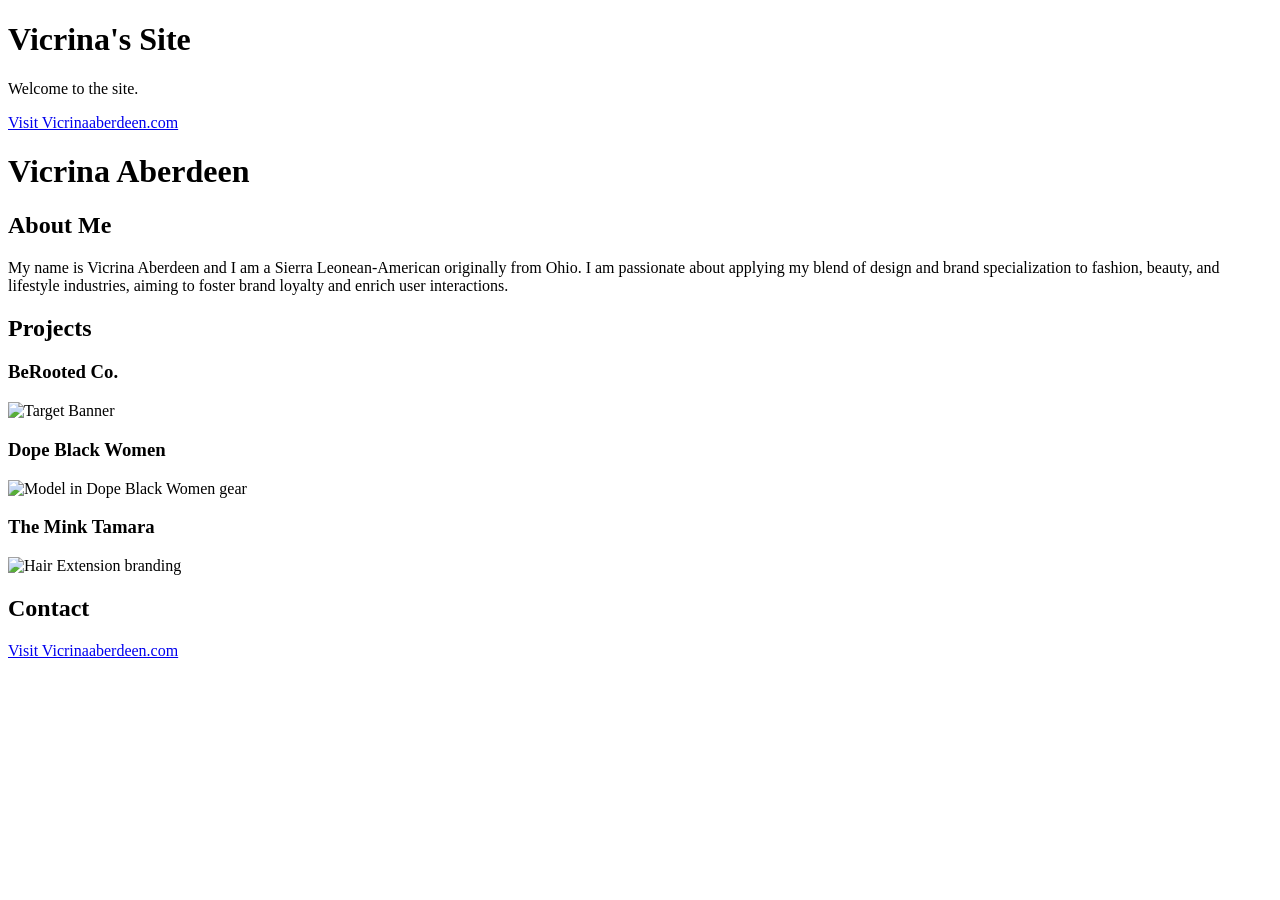
==== index.html @ 5813aeea "add files from portfolio" ====
<!DOCTYPE html>
<html lang="en">
<head>
    <meta charset="UTF-8">
    <meta name="viewport" content="width=device-width, initial-scale=1.0">
    <title>Document</title>
</head>
<body>
<h1>Vicrina's Site</h1>
<p>Welcome to the site.</p>
 <a href="https://vicrinaaberdeen.com">Visit Vicrinaaberdeen.com</a>   
</body>
</html>

<h1>Vicrina Aberdeen</h1>
<h2>About Me</h2>
<p>My name is Vicrina Aberdeen and I am a Sierra Leonean-American originally from Ohio.  I am passionate about applying my blend of design and brand specialization to fashion, beauty, and lifestyle industries, aiming to foster brand loyalty and enrich user interactions. </p>
<h2>Projects</h2>
    <h3>BeRooted Co.</h3>
<img src="https://images.squarespace-cdn.com/content/v1/661dd64b7f5f9a13610cb185/a1dd8fe4-4323-4faf-8452-2c4e533b9d6e/TARGET+EMAIL+BANNER.png?format=2500w" alt="Target Banner" width="500">
    <h3>Dope Black Women</h3>
<img src="https://images.squarespace-cdn.com/content/v1/661dd64b7f5f9a13610cb185/3ad2be30-9961-4354-93ed-373f9d68a000/Screenshot+2024-01-31+004933.png?format=2500w" alt="Model in Dope Black Women gear" width="500">  
    <h3>The Mink Tamara</h3>
<img src="https://images.squarespace-cdn.com/content/v1/661dd64b7f5f9a13610cb185/3f14700d-6992-44b3-84ce-3f75008b90ab/tmtweb2.png?format=2500w" alt="Hair Extension branding" width="500">   
<h2>Contact</h2>
 <a href="https://vicrinaaberdeen.com">Visit Vicrinaaberdeen.com</a>
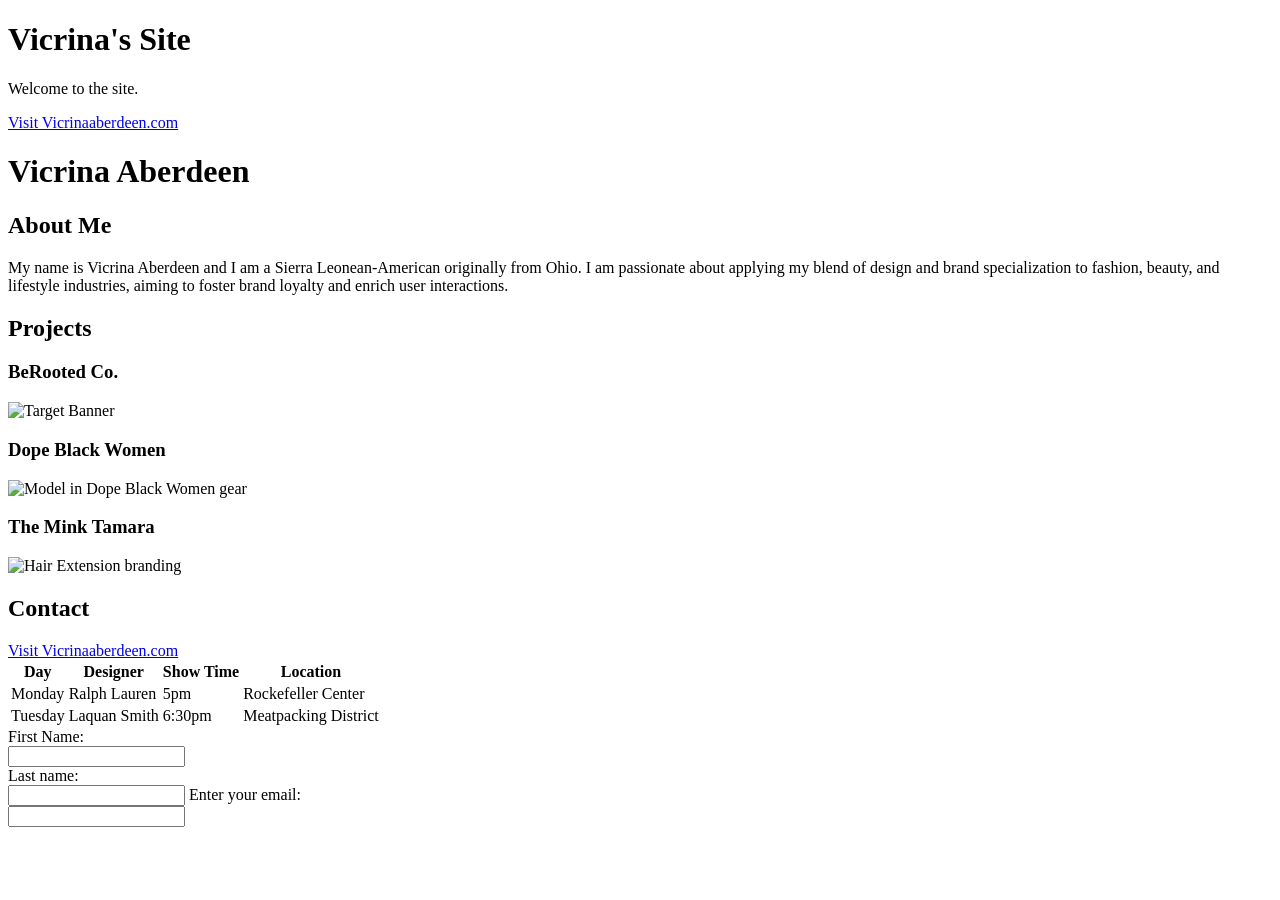
==== commit a468cac4: "updating html" ====
--- a/index.html
+++ b/index.html
@@ -23,4 +23,34 @@
     <h3>The Mink Tamara</h3>
 <img src="https://images.squarespace-cdn.com/content/v1/661dd64b7f5f9a13610cb185/3f14700d-6992-44b3-84ce-3f75008b90ab/tmtweb2.png?format=2500w" alt="Hair Extension branding" width="500">   
 <h2>Contact</h2>
- <a href="https://vicrinaaberdeen.com">Visit Vicrinaaberdeen.com</a>  + <a href="https://vicrinaaberdeen.com">Visit Vicrinaaberdeen.com</a>  
+
+ <table>
+    <tr>
+        <th>Day</th>
+        <th>Designer</th> 
+        <th>Show Time</th>
+        <th>Location</th>
+    </tr>
+    <tr>
+    <td>Monday</td>
+    <td>Ralph Lauren</td>
+    <td>5pm</td>
+    <td>Rockefeller Center</td>
+    </tr>
+    <tr>
+        <td>Tuesday</td>
+        <td>Laquan Smith</td>
+        <td>6:30pm</td>
+        <td>Meatpacking District</td>
+    </tr>
+ </table>
+ 
+ <form action="https.vicrinaaberdeen.com" method="GET">
+        <label for="fname">First Name:</label><br>
+        <input type="text" id="fname" name="fname"><br>
+        <label for="lname"> Last name: </label><br>
+        <input type="text" id="lname" name="lname">
+        <label for="email">Enter your email:</label><br> 
+        <input type="email" id="email" name="email"><br>
+ </form>
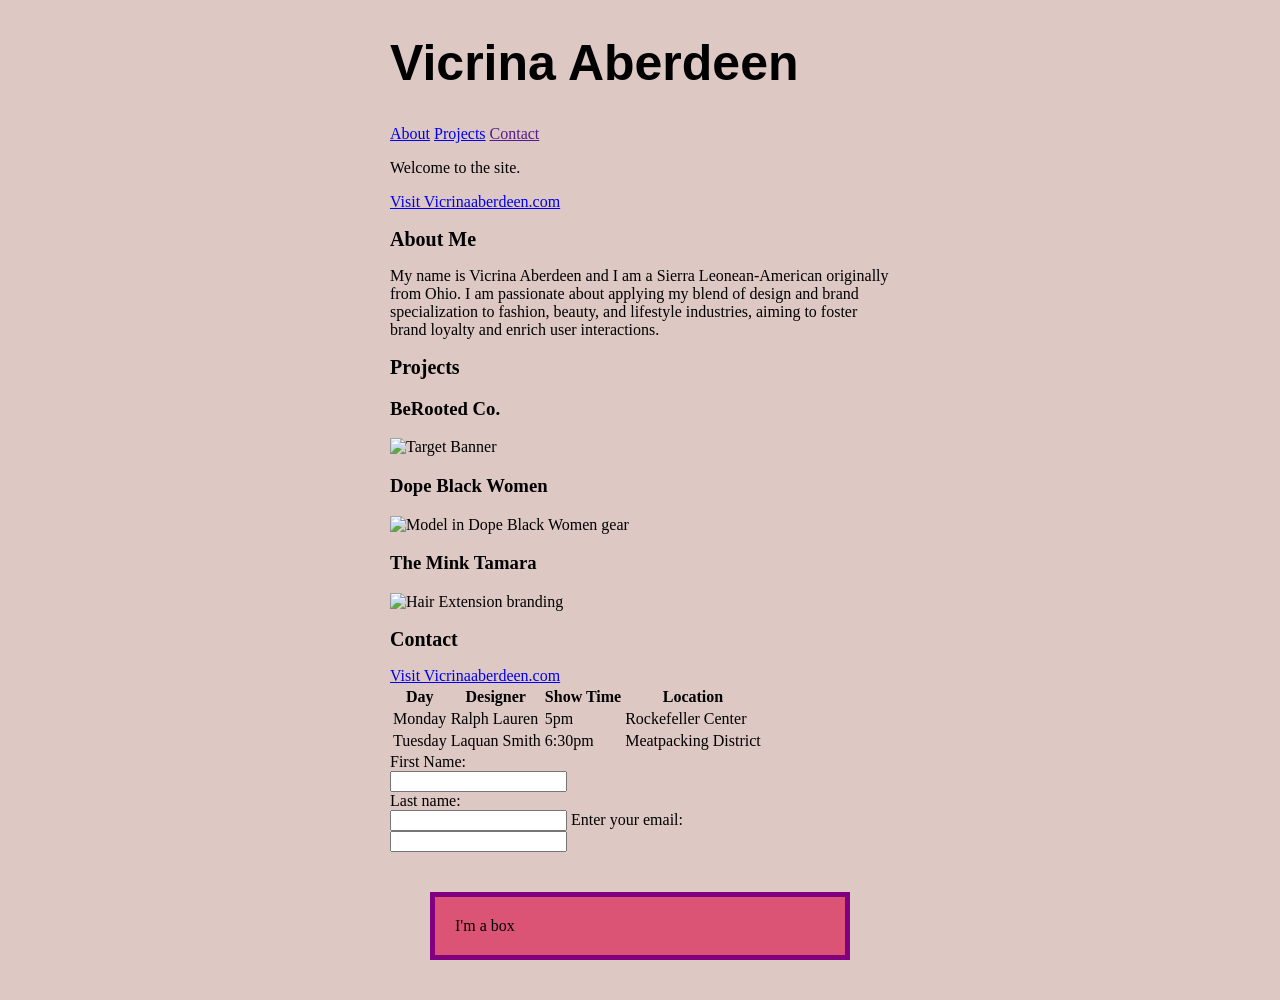
==== commit cdb53f18: "new css" ====
--- a/index.html
+++ b/index.html
@@ -4,24 +4,39 @@
     <meta charset="UTF-8">
     <meta name="viewport" content="width=device-width, initial-scale=1.0">
     <title>Document</title>
+    <link rel="stylesheet" href="css/styles.css">
 </head>
-<body>
-<h1>Vicrina's Site</h1>
+<header>
+<h1>Vicrina Aberdeen</h1>
+<nav>
+    <a href="#">About</a>
+    <a href="#">Projects</a>
+    <a href "#">Contact</a>
+</nav>
 <p>Welcome to the site.</p>
  <a href="https://vicrinaaberdeen.com">Visit Vicrinaaberdeen.com</a>   
-</body>
+</header>
 </html>
 
-<h1>Vicrina Aberdeen</h1>
+<section>
 <h2>About Me</h2>
 <p>My name is Vicrina Aberdeen and I am a Sierra Leonean-American originally from Ohio.  I am passionate about applying my blend of design and brand specialization to fashion, beauty, and lifestyle industries, aiming to foster brand loyalty and enrich user interactions. </p>
-<h2>Projects</h2>
-    <h3>BeRooted Co.</h3>
+
+</section>
+<section>
+ <h2>Projects</h2>
+ <article class="card">
+<h3>BeRooted Co.</h3>
 <img src="https://images.squarespace-cdn.com/content/v1/661dd64b7f5f9a13610cb185/a1dd8fe4-4323-4faf-8452-2c4e533b9d6e/TARGET+EMAIL+BANNER.png?format=2500w" alt="Target Banner" width="500">
-    <h3>Dope Black Women</h3>
+   
+ <h3>Dope Black Women</h3>
 <img src="https://images.squarespace-cdn.com/content/v1/661dd64b7f5f9a13610cb185/3ad2be30-9961-4354-93ed-373f9d68a000/Screenshot+2024-01-31+004933.png?format=2500w" alt="Model in Dope Black Women gear" width="500">  
     <h3>The Mink Tamara</h3>
 <img src="https://images.squarespace-cdn.com/content/v1/661dd64b7f5f9a13610cb185/3f14700d-6992-44b3-84ce-3f75008b90ab/tmtweb2.png?format=2500w" alt="Hair Extension branding" width="500">   
+ </article>  
+</section>
+
+    
 <h2>Contact</h2>
  <a href="https://vicrinaaberdeen.com">Visit Vicrinaaberdeen.com</a>  
 
@@ -53,4 +68,6 @@
         <input type="text" id="lname" name="lname">
         <label for="email">Enter your email:</label><br> 
         <input type="email" id="email" name="email"><br>
- </form>+ </form>
+
+ <div class="box">I'm a box</div>
--- a/css/styles.css
+++ b/css/styles.css
@@ -0,0 +1,28 @@
+body {
+    background:#ddc8c4;
+    margin: 0 auto;
+    max-width: 500px;
+}
+h1 {
+    color: black;
+    font-size: 50px;
+    font-family: Helvetica;
+}
+h2{
+  color: black;
+  font-size:20px;
+h1,h2,h3 {
+  font-family: Arial, Helvetica, sans-serif;  
+}
+.card {
+    border: 1px solid #4c2719;
+}
+}
+.box {
+    
+    max-width:1000px ;
+    background-color: #db5375;
+    padding: 20px;
+    border: solid 5px purple;
+    margin: 40px;
+}
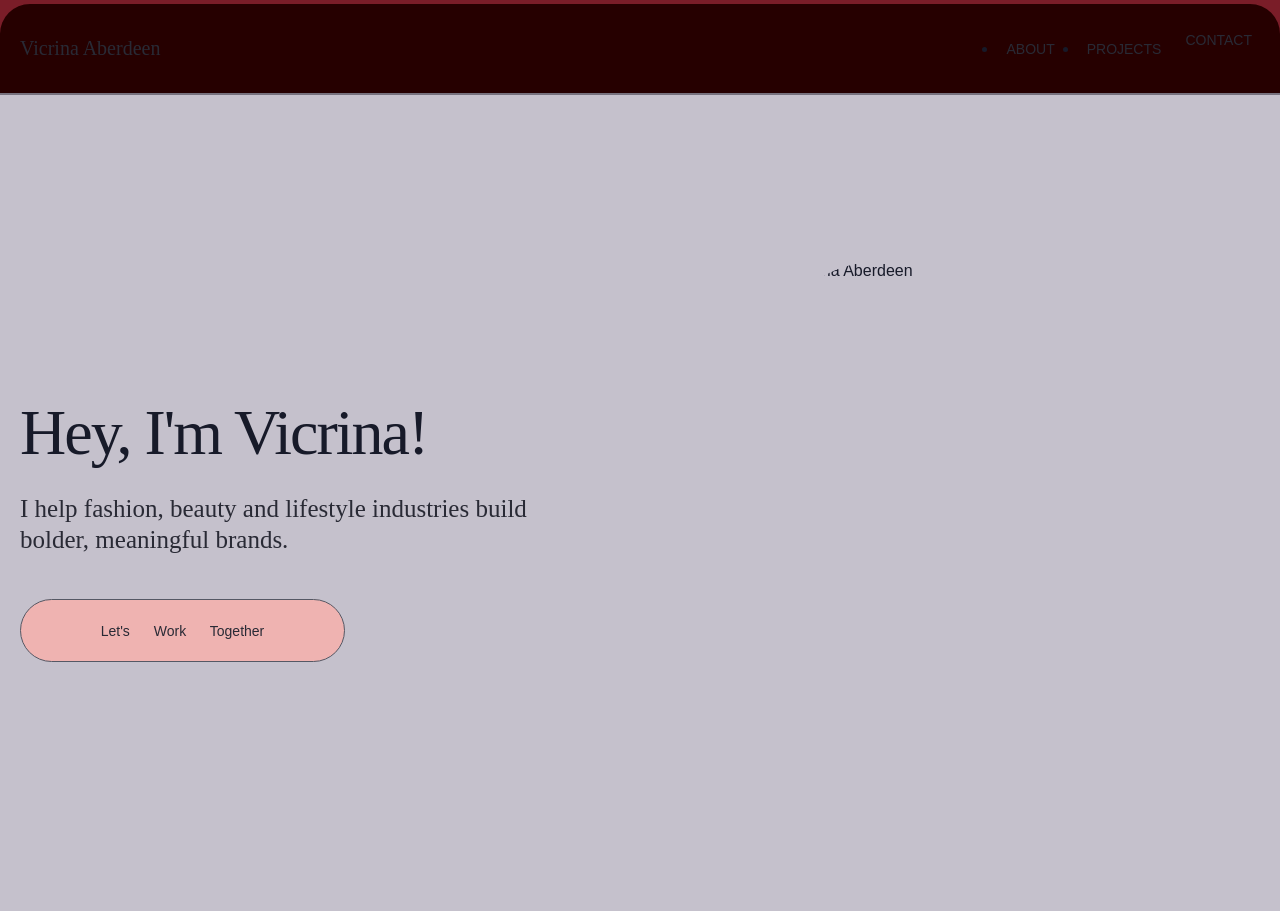
==== commit e8bfb2ee: "Working state portfolio" ====
--- a/index.html
+++ b/index.html
@@ -1,44 +1,93 @@
 <!DOCTYPE html>
 <html lang="en">
-<head>
-    <meta charset="UTF-8">
-    <meta name="viewport" content="width=device-width, initial-scale=1.0">
-    <title>Document</title>
-    <link rel="stylesheet" href="css/styles.css">
-</head>
-<header>
-<h1>Vicrina Aberdeen</h1>
-<nav>
-    <a href="#">About</a>
-    <a href="#">Projects</a>
-    <a href "#">Contact</a>
-</nav>
-<p>Welcome to the site.</p>
- <a href="https://vicrinaaberdeen.com">Visit Vicrinaaberdeen.com</a>   
-</header>
+    <head>
+        <meta charset="UTF-8">
+        <meta name="viewport" content="width=device-width, initial-scale=1.0">
+        <title>Vicrina Aberdeen | Designer</title>
+        <link rel="stylesheet" href="css/styles.css">
+    </head>
+    <body>
+        <div class="site-container"> 
+            <!-- HEADER -->
+            <header>
+                <div class="logo">
+                    Vicrina Aberdeen
+                </div>
+                <nav>
+                    <ul>   
+                        <li><a href="ABOUT">ABOUT</a></li>
+                        <li><a href="PROJECTS">PROJECTS</a></li>
+                        <a href="CONTACT" class="contact-btn">
+                            CONTACT
+                        </a>
+                        </li>
+                    </ul>
+                </nav>
+            </header>
+        <!-- HERO -->
+            <main>
+                <section class="hero">
+                    <div class="hero-content">
+                        <h1>
+                            Hey, I'm Vicrina!
+                        </h1>
+                        <p>
+                            I help fashion, beauty and lifestyle industries build bolder, meaningful brands.
+                        </p>
+                        <a href="contact" class="work-btn">
+                            Let's Work Together
+                        </a>
+                    </div>
+                    <div class="hero-image">
+                        <img src="https://media.licdn.com/dms/image/v2/C4E03AQF0gR_40cUR0w/profile-displayphoto-shrink_200_200/profile-displayphoto-shrink_200_200/0/1632252463158?e=1791417600&v=beta&t=eGsgfJU1bI3B6iam0IGs1aG9G0i_3t0717QrU0XZbHM" alt="Vicrina Aberdeen">
+                    </div>
+                </section>
+            </main>
+        </div>
+    </body>
 </html>
-
-<section>
-<h2>About Me</h2>
+<!-- <h2>ABOUT ME</h2>
 <p>My name is Vicrina Aberdeen and I am a Sierra Leonean-American originally from Ohio.  I am passionate about applying my blend of design and brand specialization to fashion, beauty, and lifestyle industries, aiming to foster brand loyalty and enrich user interactions. </p>
 
-</section>
-<section>
- <h2>Projects</h2>
- <article class="card">
-<h3>BeRooted Co.</h3>
-<img src="https://images.squarespace-cdn.com/content/v1/661dd64b7f5f9a13610cb185/a1dd8fe4-4323-4faf-8452-2c4e533b9d6e/TARGET+EMAIL+BANNER.png?format=2500w" alt="Target Banner" width="500">
-   
- <h3>Dope Black Women</h3>
-<img src="https://images.squarespace-cdn.com/content/v1/661dd64b7f5f9a13610cb185/3ad2be30-9961-4354-93ed-373f9d68a000/Screenshot+2024-01-31+004933.png?format=2500w" alt="Model in Dope Black Women gear" width="500">  
-    <h3>The Mink Tamara</h3>
-<img src="https://images.squarespace-cdn.com/content/v1/661dd64b7f5f9a13610cb185/3f14700d-6992-44b3-84ce-3f75008b90ab/tmtweb2.png?format=2500w" alt="Hair Extension branding" width="500">   
- </article>  
+<section class="container">
+    <h2>PROJECTS</h2>
+
+    <div class="project-grid">
+
+        <div class="card">
+            <h3>BeRooted Co.</h3>
+            <img src="https://images.squarespace-cdn.com/content/v1/661dd64b7f5f9a13610cb185/a1dd8fe4-4323-4faf-8452-2c4e533b9d6e/TARGET+EMAIL+BANNER.png?format=2500w" alt="Target Banner">
+        </div>
+
+        <div class="card">
+            <h3>Dope Black Women</h3>
+            <img src="https://images.squarespace-cdn.com/content/v1/661dd64b7f5f9a13610cb185/3ad2be30-9961-4354-93ed-373f9d68a000/Screenshot+2024-01-31+004933.png?format=2500w" alt="Dope Black Women">
+        </div>
+
+        <div class="card">
+            <h3>The Mink Tamara</h3>
+            <img src="https://images.squarespace-cdn.com/content/v1/661dd64b7f5f9a13610cb185/3f14700d-6992-44b3-84ce-3f75008b90ab/tmtweb2.png?format=2500w" alt="Hair Extension branding"> 
+        </div>
+
+        <div class="card">
+            <h3>eLo</h3>
+            <img src="https://images.squarespace-cdn.com/content/v1/661dd64b7f5f9a13610cb185/760fca5b-78df-411d-95da-e0b7223d0a35/Screenshot+2024-04-15+221431.png?format=2500w" alt="eLo branding"> 
+        </div>
+
+        <div class="card">
+            <h3>God Can</h3>
+            <img src="https://godcandoit.com/cdn/shop/files/DSC05473.jpg?v=1759846543&width=1024" alt="God Can branding"> 
+        </div>
+
+    </div>
 </section>
 
-    
-<h2>Contact</h2>
+
+
+ <div> 
+    <h2>CONTACT</h2>
  <a href="https://vicrinaaberdeen.com">Visit Vicrinaaberdeen.com</a>  
+ </div>
 
  <table>
     <tr>
@@ -70,4 +119,4 @@
         <input type="email" id="email" name="email"><br>
  </form>
 
- <div class="box">I'm a box</div>+ <div class="box">I'm a box</div> -->
--- a/css/styles.css
+++ b/css/styles.css
@@ -1,18 +1,281 @@
+:root{
+    --color-primary:#7A1D28;
+    --color-primary-dark:#260000;
+    --color-text: #fdcadb;
+    --color-card-bg:#260000;
+}
+/*====General===*/
+html {
+    scroll-behavior: smooth;
+}
+
 body {
-    background:#ddc8c4;
-    margin: 0 auto;
-    max-width: 500px;
+     background-color: #242529;
+    color: #171a29;
+    font-family: "DM Sans", sans-serif;
+}
+
+/*==== MAIN SITE CONTAINER ====*/
+.site-container {
+    margin: 4px auto 0;
+    background-color: var(--color-primary);
+    border-radius: 30px 30px 0 0;
+    overflow: hidden;
+}
+
+/* =========================
+   HEADER
+========================= */
+header {
+    height: 89px;
+    background-color: var(--color-card-bg) ;
+
+    display: flex;
+    align-items: center;
+    justify-content: space-between;
+
+    padding: 0 28px 0 20px;
+
+    border-bottom: 2px solid #77727e;
+}
+
+
+/* Logo */
+
+.logo {
+    font-family: "Playfair Display", serif;
+    font-size: 20px;
+    color: #292a35;
+}
+
+
+/* Navigation */
+
+nav {
+    display: flex;
+    align-items: center;
+    gap: 32px;
+}
+
+nav a {
+    text-decoration: none;
+    color: #292a35;
+    font-size: 14px;
+}
+
+
+/* =========================
+   HERO
+========================= */
+
+.hero {
+    min-height: 650px;
+
+    display: grid;
+    grid-template-columns: 1fr 1fr;
+
+    align-items: center;
+
+    padding: 84px 40px 82px 20px;
+
+    background-color: #c5c1cc;
+}
+
+
+/* =========================
+   HERO TEXT
+========================= */
+
+.hero-content {
+    padding-right: 40px;
+}
+
+.hero-content h1 {
+    font-family: "Playfair Display", serif;
+
+    font-size: clamp(55px, 5vw, 78px);
+
+    font-weight: 400;
+
+    line-height: 1.05;
+
+    letter-spacing: -2px;
+
+    margin-bottom: 27px;
+
+    color: #171a29;
+}
+
+
+.hero-content p {
+    max-width: 510px;
+
+    font-family: "Playfair Display", serif;
+
+    font-size: 25px;
+
+    line-height: 1.25;
+
+    color: #292a35;
+
+    margin-bottom: 44px;
+}
+
+
+/* =========================
+   WORK WITH ME BUTTON
+========================= */
+
+.work-btn {
+    display: flex;
+
+    width: 323px;
+    height: 61px;
+
+    align-items: center;
+    justify-content: space-around;
+
+    background-color: #efb3b1;
+
+    border: 1px solid #555864;
+
+    border-radius: 40px;
+
+    color: #292a35;
+
+    text-decoration: none;
+
+    font-size: 14px;
+    font-weight: 500;
+
+    transition: all 0.3s ease;
+}
+
+.work-btn:hover {
+    transform: translateY(-2px);
+    background-color: #e8a5a3;
+}
+
+
+/* =========================
+   HERO IMAGE
+========================= */
+
+.hero-image {
+    width: 100%;
+    max-width: 465px;
+    height: 484px;
+
+    justify-self: end;
+
+    overflow: hidden;
+
+    border-radius: 100px;
+}
+
+
+.hero-image img {
+    width: 100%;
+    height: 100%;
+
+    display: block;
+
+    object-fit: cover;
+}
+
+
+/* =========================
+   MOBILE
+========================= */
+
+@media (max-width: 800px) {
+
+    .site-container {
+        width: calc(100% - 6px);
+        margin-top: 3px;
+
+        border-radius: 22px 22px 0 0;
+    }
+
+    header {
+        height: 75px;
+
+        padding: 0 18px;
+    }
+
+    nav {
+        gap: 15px;
+    }
+
+    nav a:first-child {
+        display: none;
+    }
+
+    .consultation-btn {
+        padding: 11px 16px;
+        font-size: 12px;
+    }
+
+
+    .hero {
+        grid-template-columns: 1fr;
+
+        padding: 65px 25px;
+
+        gap: 60px;
+    }
+
+
+    .hero-content {
+        padding-right: 0;
+    }
+
+
+    .hero-content h1 {
+        font-size: 52px;
+    }
+
+
+    .hero-content p {
+        font-size: 21px;
+    }
+
+
+    .work-btn {
+        width: 100%;
+        max-width: 323px;
+    }
+
+
+    .hero-image {
+        width: 100%;
+        max-width: none;
+        height: 420px;
+
+        justify-self: center;
+
+        border-radius: 100px;
+    }
+}
+
+body {
+    background:var(--color-primary, #260000);
+    margin: auto;
 }
 h1 {
-    color: black;
-    font-size: 50px;
+    color: var(--color-text);
+    font-size: 100px;
     font-family: Helvetica;
 }
 h2{
-  color: black;
-  font-size:20px;
+  color: var(--color-text);
+  font-size:50px;
+  font-family: helvetica;
 h1,h2,h3 {
-  font-family: Arial, Helvetica, sans-serif;  
+  font-family: Helvetica;  
+}
+h3{
+    color:var(--color-text);
 }
 .card {
     border: 1px solid #4c2719;
@@ -25,4 +288,48 @@
     padding: 20px;
     border: solid 5px purple;
     margin: 40px;
-}+}
+.project-grid {
+    display: grid;
+    grid-template-columns: repeat(3, 1fr);
+    background-color: #ddc8c4;
+    width: 1080px ;
+    
+   
+}
+
+.card img {
+    width: 100%;
+    height: 300px;
+    object-fit: cover;
+    transition: transform 0.2s ease;
+    
+}
+
+img:hover {
+    transform:scale(1.2);
+}
+
+a:hover {
+    color: #E0115F;
+    transition: all 0.2s ease;
+    text-decoration: underline;
+}
+a{
+   text-decoration: none; 
+   font-family: helvetica ;
+   font-size: 20px;
+   color: var(--color-text);
+   word-spacing: 20px; 
+}
+
+ul {
+  display: flex;
+  gap: 1rem;
+}
+
+li {
+  padding: .5rem;
+  
+}
+
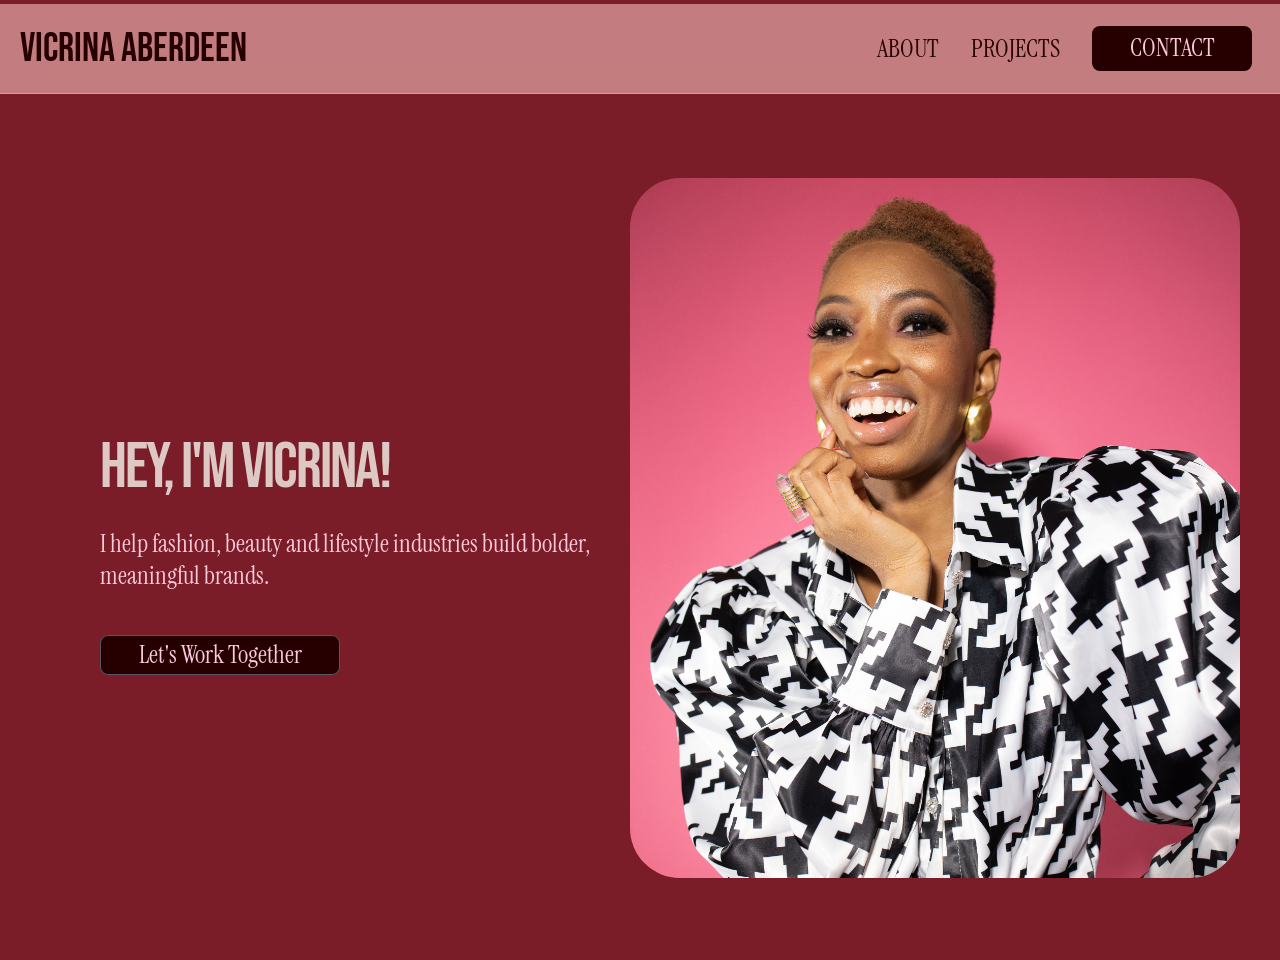
==== commit daf4b05c: "new update" ====
--- a/index.html
+++ b/index.html
@@ -4,6 +4,9 @@
         <meta charset="UTF-8">
         <meta name="viewport" content="width=device-width, initial-scale=1.0">
         <title>Vicrina Aberdeen | Designer</title>
+        <link rel="preconnect" href="https://fonts.googleapis.com">
+        <link rel="preconnect" href="https://fonts.gstatic.com" crossorigin>
+        <link href="https://fonts.googleapis.com/css2?family=Bebas+Neue&family=Instrument+Serif:ital@0;1&display=swap" rel="stylesheet">
         <link rel="stylesheet" href="css/styles.css">
     </head>
     <body>
@@ -13,15 +16,12 @@
                 <div class="logo">
                     Vicrina Aberdeen
                 </div>
-                <nav>
-                    <ul>   
-                        <li><a href="ABOUT">ABOUT</a></li>
-                        <li><a href="PROJECTS">PROJECTS</a></li>
+                <nav> 
+                        <a href="ABOUT">ABOUT</a>
+                        <a href="PROJECTS">PROJECTS</a>
                         <a href="CONTACT" class="contact-btn">
                             CONTACT
-                        </a>
-                        </li>
-                    </ul>
+                        </a>                      
                 </nav>
             </header>
         <!-- HERO -->
@@ -34,12 +34,12 @@
                         <p>
                             I help fashion, beauty and lifestyle industries build bolder, meaningful brands.
                         </p>
-                        <a href="contact" class="work-btn">
+                        <button class="work-btn">
                             Let's Work Together
-                        </a>
+                        </button>
                     </div>
                     <div class="hero-image">
-                        <img src="https://media.licdn.com/dms/image/v2/C4E03AQF0gR_40cUR0w/profile-displayphoto-shrink_200_200/profile-displayphoto-shrink_200_200/0/1632252463158?e=1791417600&v=beta&t=eGsgfJU1bI3B6iam0IGs1aG9G0i_3t0717QrU0XZbHM" alt="Vicrina Aberdeen">
+                        <img src="css\images\BC6A2150.jpg" alt="Vicrina Aberdeen">
                     </div>
                 </section>
             </main>
--- a/css/styles.css
+++ b/css/styles.css
@@ -19,7 +19,6 @@
 .site-container {
     margin: 4px auto 0;
     background-color: var(--color-primary);
-    border-radius: 30px 30px 0 0;
     overflow: hidden;
 }
 
@@ -28,24 +27,25 @@
 ========================= */
 header {
     height: 89px;
-    background-color: var(--color-card-bg) ;
-
+    background-color:rgba(255, 204, 201, 0.55);
+    backdrop-filter: blur(20px);
+    -webkit-backdrop-filter: blur(20px);
     display: flex;
     align-items: center;
     justify-content: space-between;
 
     padding: 0 28px 0 20px;
 
-    border-bottom: 2px solid #77727e;
+    border-bottom: 1px solid  rgba(255, 255, 255, 0.25);
 }
 
 
 /* Logo */
 
 .logo {
-    font-family: "Playfair Display", serif;
-    font-size: 20px;
-    color: #292a35;
+    font-family: "bebas neue", serif;
+    font-size: 40px;
+    color: var(--color-primary-dark);
 }
 
 
@@ -59,10 +59,11 @@
 
 nav a {
     text-decoration: none;
-    color: #292a35;
-    font-size: 14px;
-}
-
+    color: var(--color-card-bg);
+    font-family: instrument serif;
+    font-size: 25px;
+    word-spacing: 20px; 
+}
 
 /* =========================
    HERO
@@ -78,7 +79,7 @@
 
     padding: 84px 40px 82px 20px;
 
-    background-color: #c5c1cc;
+    background-color: var(--color-primary);
 }
 
 
@@ -88,35 +89,32 @@
 
 .hero-content {
     padding-right: 40px;
+    padding-left: 80px;
 }
 
 .hero-content h1 {
-    font-family: "Playfair Display", serif;
-
+    font-family: "Bebas Neue", serif;
     font-size: clamp(55px, 5vw, 78px);
-
     font-weight: 400;
-
+    font-style: normal;
     line-height: 1.05;
-
     letter-spacing: -2px;
-
     margin-bottom: 27px;
-
-    color: #171a29;
+    color: #ddc8c4;
 }
 
 
 .hero-content p {
     max-width: 510px;
 
-    font-family: "Playfair Display", serif;
+    font-family: "Instrument Serif", serif;
 
     font-size: 25px;
+    font-style: serif;
 
     line-height: 1.25;
 
-    color: #292a35;
+    color: var(--color-text);
 
     margin-bottom: 44px;
 }
@@ -127,25 +125,19 @@
 ========================= */
 
 .work-btn {
-    display: flex;
-
-    width: 323px;
-    height: 61px;
-
-    align-items: center;
-    justify-content: space-around;
-
-    background-color: #efb3b1;
+    width:15rem;
+    height: 2.5rem;
+    background-color: var(--color-card-bg);
 
     border: 1px solid #555864;
 
-    border-radius: 40px;
-
-    color: #292a35;
+    border-radius: 8px;
+
+    color: var(--color-text);
 
     text-decoration: none;
-
-    font-size: 14px;
+    font-family: instrument serif;
+    font-size: 25px;
     font-weight: 500;
 
     transition: all 0.3s ease;
@@ -153,7 +145,9 @@
 
 .work-btn:hover {
     transform: translateY(-2px);
-    background-color: #e8a5a3;
+    background-color: var(--color-text);
+    cursor: pointer;
+    color:var(--color-primary-dark)
 }
 
 
@@ -163,14 +157,13 @@
 
 .hero-image {
     width: 100%;
-    max-width: 465px;
-    height: 484px;
-
-    justify-self: end;
+    height: 700px;
+
+    justify-self: center;
 
     overflow: hidden;
 
-    border-radius: 100px;
+    border-radius: 50px;
 }
 
 
@@ -181,6 +174,7 @@
     display: block;
 
     object-fit: cover;
+    object-position: center top;
 }
 
 
@@ -306,9 +300,9 @@
     
 }
 
-img:hover {
+/* img:hover {
     transform:scale(1.2);
-}
+} */
 
 a:hover {
     color: #E0115F;
@@ -320,7 +314,7 @@
    font-family: helvetica ;
    font-size: 20px;
    color: var(--color-text);
-   word-spacing: 20px; 
+  
 }
 
 ul {
@@ -332,4 +326,19 @@
   padding: .5rem;
   
 }
-
+.contact-btn {
+ width:10rem;
+    height: 2.5rem;
+    background-color: var(--color-card-bg);
+    border-radius: 8px;
+    text-align: center;
+    padding-top: 5px;
+    color: var(--color-text);
+
+    text-decoration: none;
+    font-family: instrument serif;
+    font-size: 25px;
+    font-weight: 500;
+
+    transition: all 0.3s ease;
+}
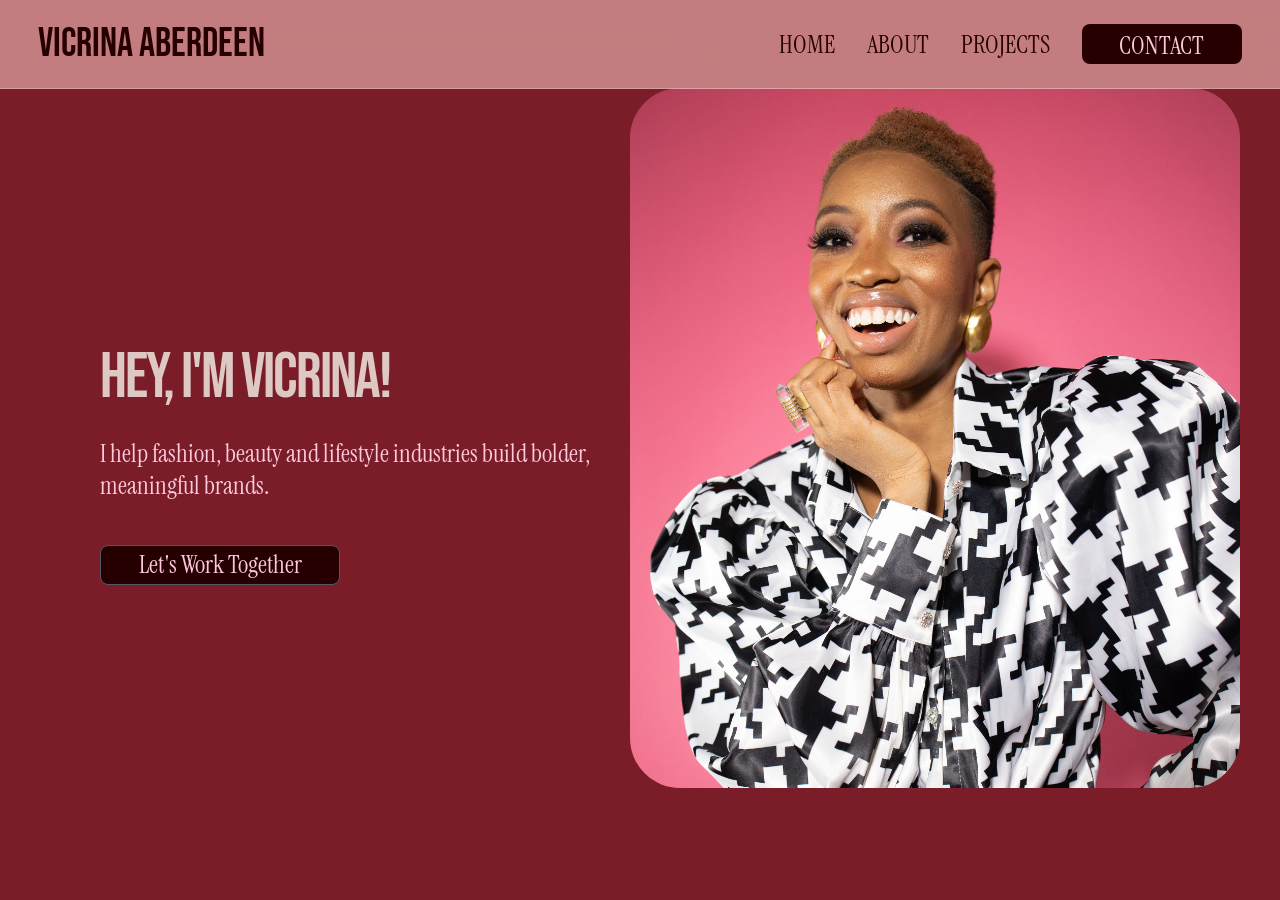
==== commit 25259242: "Latest update 9-20" ====
--- a/index.html
+++ b/index.html
@@ -17,9 +17,10 @@
                     Vicrina Aberdeen
                 </div>
                 <nav> 
-                        <a href="ABOUT">ABOUT</a>
-                        <a href="PROJECTS">PROJECTS</a>
-                        <a href="CONTACT" class="contact-btn">
+                        <a href=#>HOME</a>
+                        <a href="about.html">ABOUT</a>
+                        <a href="projects.html">PROJECTS</a>
+                        <a href="contact.html" class="contact-btn">
                             CONTACT
                         </a>                      
                 </nav>
--- a/css/styles.css
+++ b/css/styles.css
@@ -26,6 +26,10 @@
    HEADER
 ========================= */
 header {
+    position: fixed;
+    top: 0;
+    left: 0;
+    width: 100%;
     height: 89px;
     background-color:rgba(255, 204, 201, 0.55);
     backdrop-filter: blur(20px);
@@ -33,8 +37,8 @@
     display: flex;
     align-items: center;
     justify-content: space-between;
-
-    padding: 0 28px 0 20px;
+    z-index: 100;
+    padding: 0 3vw;
 
     border-bottom: 1px solid  rgba(255, 255, 255, 0.25);
 }
@@ -43,8 +47,9 @@
 /* Logo */
 
 .logo {
-    font-family: "bebas neue", serif;
+    font-family: "bebas neue", sans-serif;
     font-size: 40px;
+    font-weight: 500;
     color: var(--color-primary-dark);
 }
 
@@ -272,7 +277,9 @@
     color:var(--color-text);
 }
 .card {
-    border: 1px solid #4c2719;
+    border: 10px solid #4c2719;
+    justify-content: space-between;
+    padding-right: 10px;
 }
 }
 .box {
@@ -283,24 +290,30 @@
     border: solid 5px purple;
     margin: 40px;
 }
+/* PROJECTS GRID */
+*{
+    box-sizing: border-box;
+}
 .project-grid {
     display: grid;
-    grid-template-columns: repeat(3, 1fr);
+    grid-template-columns: repeat(3,minmax(0,1fr));
     background-color: #ddc8c4;
-    width: 1080px ;
-    
-   
-}
-
+    width: 100vw ;
+    padding: 40px;
+    column-gap: 20px;
+    row-gap: 32px;
+}
 .card img {
+    display: flex;
     width: 100%;
-    height: 300px;
+    aspect-ratio: 1/1;
     object-fit: cover;
     transition: transform 0.2s ease;
+    border-radius: 50px;
     
 }
 
-/* img:hover {
+img:hover {
     transform:scale(1.2);
 } */
 
@@ -342,3 +355,422 @@
 
     transition: all 0.3s ease;
 }
+/* =========================
+   PROJECT HERO
+========================= */
+.projects-hero {
+  width: 100%;
+}
+
+.projects-hero-image {
+    width: 100%;
+    height: 100vh;
+    min-height: 500px;
+    overflow: hidden;
+}
+.projects-hero-image img {
+  display: block;
+
+  width: 100%;
+  height: 100%;
+
+  object-fit: cover;
+  object-position: center center;
+
+  background-size: cover;
+  background-position: center;
+}
+/* Burgundy section underneath */
+
+.projects-intro {
+  position: relative;
+
+  min-height: 450px;
+
+  display: flex;
+  justify-content: center;
+
+  padding: 140px 30px 80px;
+
+  background: var(--burgundy);
+}
+
+
+/* HUGE PROJECTS TEXT */
+
+.projects-intro h1 {
+  position: absolute;
+
+  top: 0;
+  left: 50%;
+
+  transform: translate(-50%, -50%);
+
+  width: 100%;
+  margin: 0;
+
+  color: var(--color-text);
+
+  text-align: center;
+  white-space: nowrap;
+
+  font-family: "Bebas neue", sans-serif;
+  font-size: clamp(5rem, 15vw, 14rem);
+  font-weight: 900;
+
+  line-height: 0.8;
+  letter-spacing: -0.05em;
+}
+
+
+/* Intro paragraph */
+
+.intro-copy {
+  text-align: center;
+}
+
+.intro-copy p {
+  font-family: "Instrument Serif",sans-serif;
+
+  font-size: clamp(1.1rem, 2vw, 1.8rem);
+  font-weight: 800;
+  color: var(--color-text);
+  line-height: 1.1;
+  text-transform: uppercase;
+}
+
+.intro-copy em {
+  font-family: instrument serif, serif;
+  font-style: italic;
+  font-size: 1.25em;
+  font-weight: 400;
+  text-transform: none;
+}
+/* =========================
+   ABOUT HERO
+========================= */
+.about-hero {
+  width: 100%;
+}
+
+.about-hero-image {
+    width: 100%;
+    height: 100vh;
+    min-height: 500px;
+    overflow: hidden;
+}
+.about-hero-image img {
+  display: block;
+
+  width: 100%;
+  height: 100%;
+
+  object-fit: cover;
+  object-position: top;
+
+  background-size: cover;
+  background-position: center;
+}
+/* Burgundy section underneath */
+
+.about-intro {
+  position: relative;
+
+  min-height: 450px;
+
+  display: flex;
+  justify-content: center;
+
+  padding: 140px 30px 80px;
+
+  background: var(--burgundy);
+}
+
+
+/* HUGE ABOUT TEXT */
+
+.about-intro h1 {
+  position: absolute;
+
+  top: 0;
+  left: 50%;
+
+  transform: translate(-50%, -50%);
+
+  width: 100%;
+  margin: 0;
+
+  color: var(--color-text);
+
+  text-align: center;
+  white-space: nowrap;
+
+  font-family: "Bebas neue", sans-serif;
+  font-size: clamp(5rem, 15vw, 14rem);
+  font-weight: 900;
+
+  line-height: 0.8;
+  letter-spacing: -0.05em;
+}
+
+
+/* About paragraph */
+
+.about-copy {
+  text-align: justify;
+  padding: 150px;
+}
+
+.about-copy p {
+  font: bebas neue;
+
+  font-size: clamp(1.1rem, 2vw, 1.8rem);
+  font-weight: 400;
+  color: var(--color-text);
+  line-height: 1.1;
+  text-align: justify;
+}
+
+/* =========================
+   CONTACT HERO
+========================= */
+.contact-hero {
+  width: 100%;
+}
+
+.contact-hero-image {
+    width: 100%;
+    height: 100vh;
+    min-height: 500px;
+    overflow: hidden;
+}
+.contact-hero-image img {
+  display: block;
+
+  width: 100%;
+  height: 100%;
+
+  object-fit: cover;
+  object-position: top;
+
+  background-size: cover;
+  background-position: center;
+}
+/* Burgundy section underneath */
+
+.contact-intro {
+  position: relative;
+
+  min-height: 450px;
+
+  display: flex;
+  justify-content: center;
+
+  padding: 140px 30px 80px;
+
+  background: var(--burgundy);
+}
+
+
+/* HUGE ABOUT TEXT */
+
+.contact-intro h1 {
+  position: absolute;
+
+  top: 0;
+  left: 50%;
+
+  transform: translate(-50%, -50%);
+
+  width: 100%;
+  margin: 0;
+
+  color: var(--color-text);
+
+  text-align: center;
+  white-space: nowrap;
+
+  font-family: "Bebas neue", sans-serif;
+  font-size: clamp(5rem, 15vw, 14rem);
+  font-weight: 900;
+
+  line-height: 0.8;
+  letter-spacing: -0.05em;
+}
+
+
+/* Contact paragraph */
+
+.contact-copy {
+  text-align: justify;
+  padding: 150px;
+}
+
+.contact-copy p {
+  font: bebas neue;
+
+  font-size: clamp(1.1rem, 2vw, 1.8rem);
+  font-weight: 400;
+  color: var(--color-text);
+  line-height: 1.1;
+  text-align: justify;
+}
+/* =========================
+   CONTACT FORM
+========================= */
+.contact-form {
+    width: 100%;
+    margin:80px auto 0;
+    display: flex
+    flex-direction: column;
+    align-items: center;
+    gap:55px
+    padding-right: 50px
+}
+.label {
+    font: "bebas neue" sans-serif;
+
+}
+/* -----------------
+   LABELS
+------------------ */
+
+.form-group {
+  display: flex;
+  flex-direction: column;
+  gap: 10px;
+}
+
+.form-group label,
+.name-section h3 {
+  margin: 0;
+
+  color: #fff;
+  font-family: Arial, sans-serif;
+
+  font-size: 1rem;
+  font-weight: 700;
+  text-transform: uppercase;
+}
+
+.form-group label span {
+  margin-left: 8px;
+
+  color: #d7a9ba;
+  font-family: Georgia, serif;
+
+  font-size: 0.9em;
+  font-weight: 400;
+  text-transform: lowercase;
+
+  letter-spacing: 1px;
+}
+
+
+/* -----------------
+   FIRST + LAST NAME
+------------------ */
+
+.name-section {
+  display: flex;
+  flex-direction: column;
+  gap: 10px;
+}
+
+.name-row {
+  display: grid;
+  grid-template-columns: repeat(2, minmax(0, 1fr));
+  gap: 10px;
+}
+
+
+/* -----------------
+   INPUTS
+------------------ */
+
+.contact-form input,
+.contact-form textarea {
+  width: 100%;
+
+  padding: 20px 28px;
+
+  color: #fff;
+  background: transparent;
+
+  border: 2px solid #fff;
+  border-radius: 50px;
+
+  font-family: inherit;
+  font-size: 1.1rem;
+
+  outline: none;
+
+  transition:
+    border-color 0.2s ease,
+    background-color 0.2s ease;
+}
+
+
+/* input height */
+
+.contact-form input {
+  height: 75px;
+  padding: 0 30px;
+}
+
+
+/* textarea */
+
+.contact-form textarea {
+  min-height: 220px;
+
+  border-radius: 45px;
+
+  resize: vertical;
+}
+
+
+/* -----------------
+   FOCUS
+------------------ */
+
+.contact-form input:focus,
+.contact-form textarea:focus {
+  border-color: #ffbad3;
+  background: rgba(255, 255, 255, 0.04);
+}
+
+
+/* -----------------
+   BUTTON
+------------------ */
+
+.contact-form button {
+  align-self: flex-start;
+
+  min-width: 210px;
+  margin-top: 25px;
+  padding: 28px 45px;
+  
+
+  border: 0;
+  border-radius: 999px;
+
+  background: #ffbad3;
+  color: #350814;
+
+  font-size: 1.2rem;
+  font-weight: 500;
+
+  cursor: pointer;
+
+  transition:
+    transform 0.2s ease,
+    background-color 0.2s ease;
+}
+
+.contact-form button:hover {
+  transform: translateY(-3px);
+  background: #ffd0df;
+}
+
